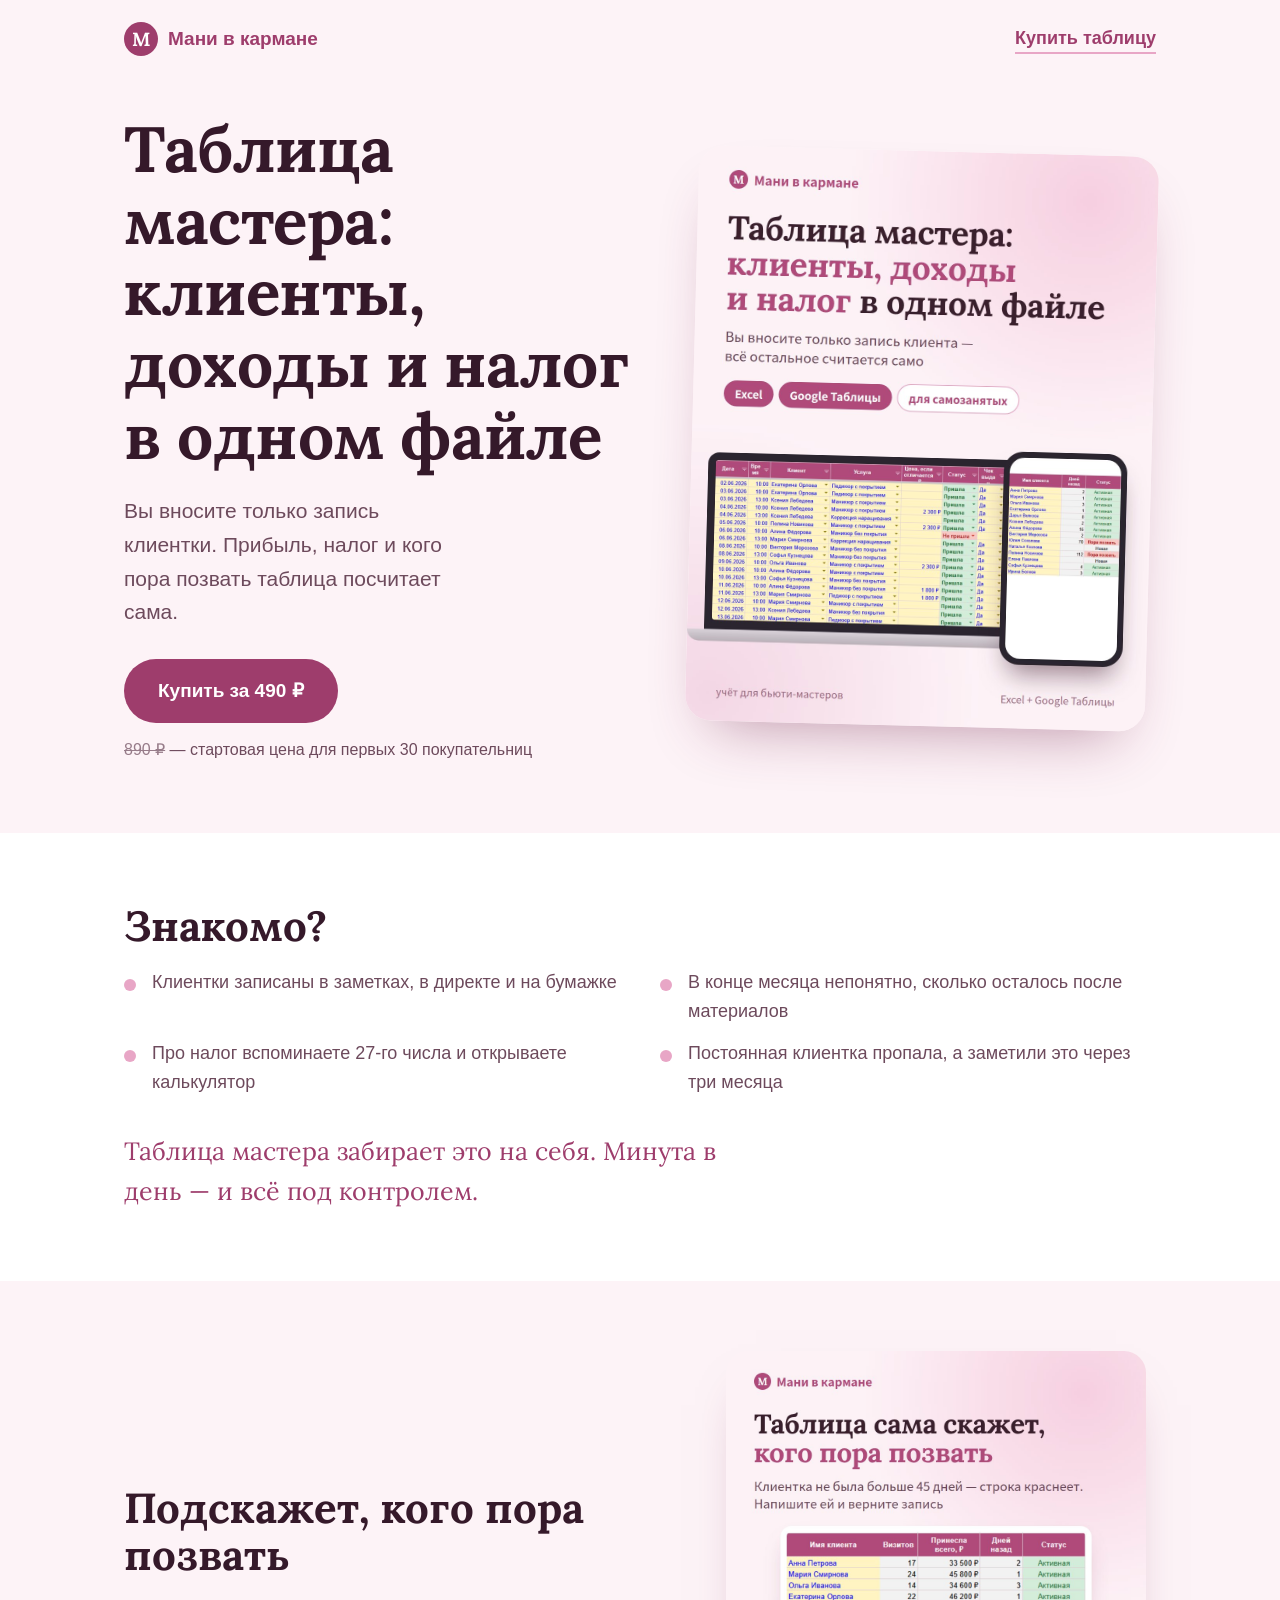
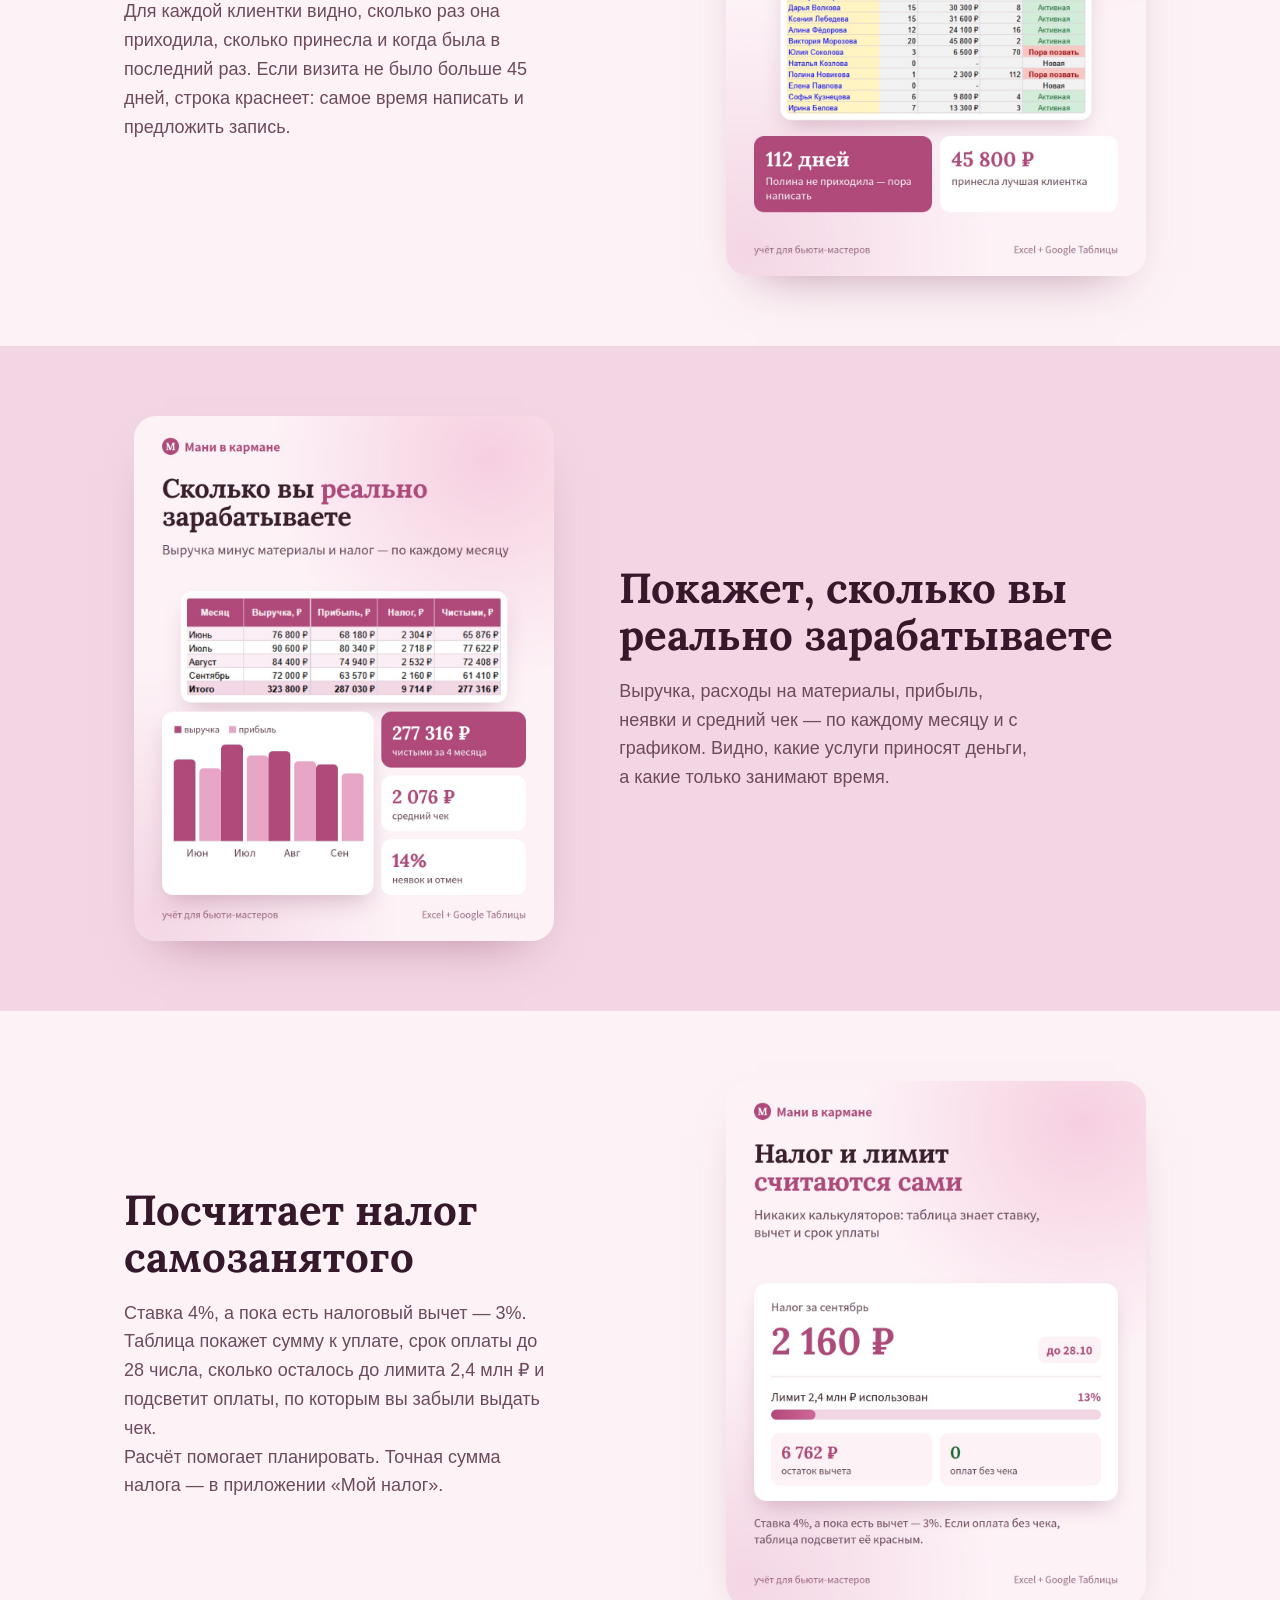
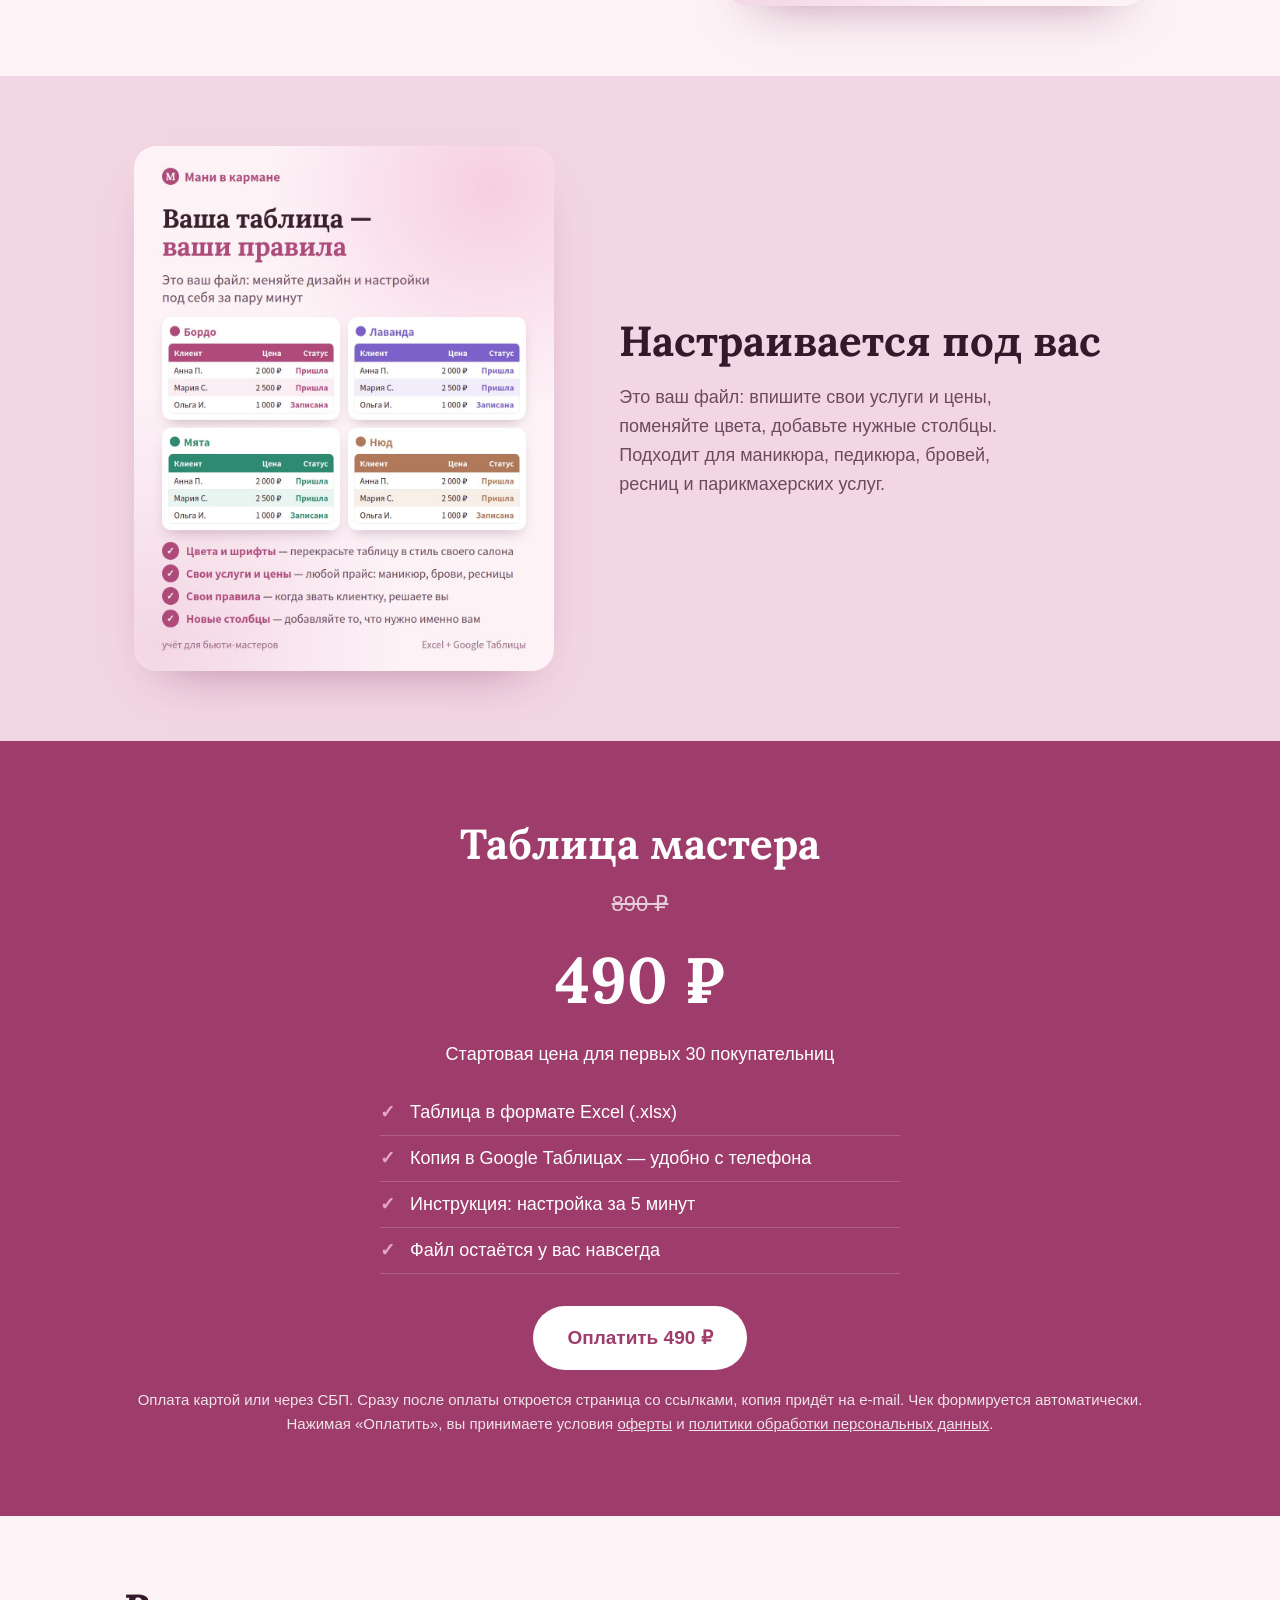
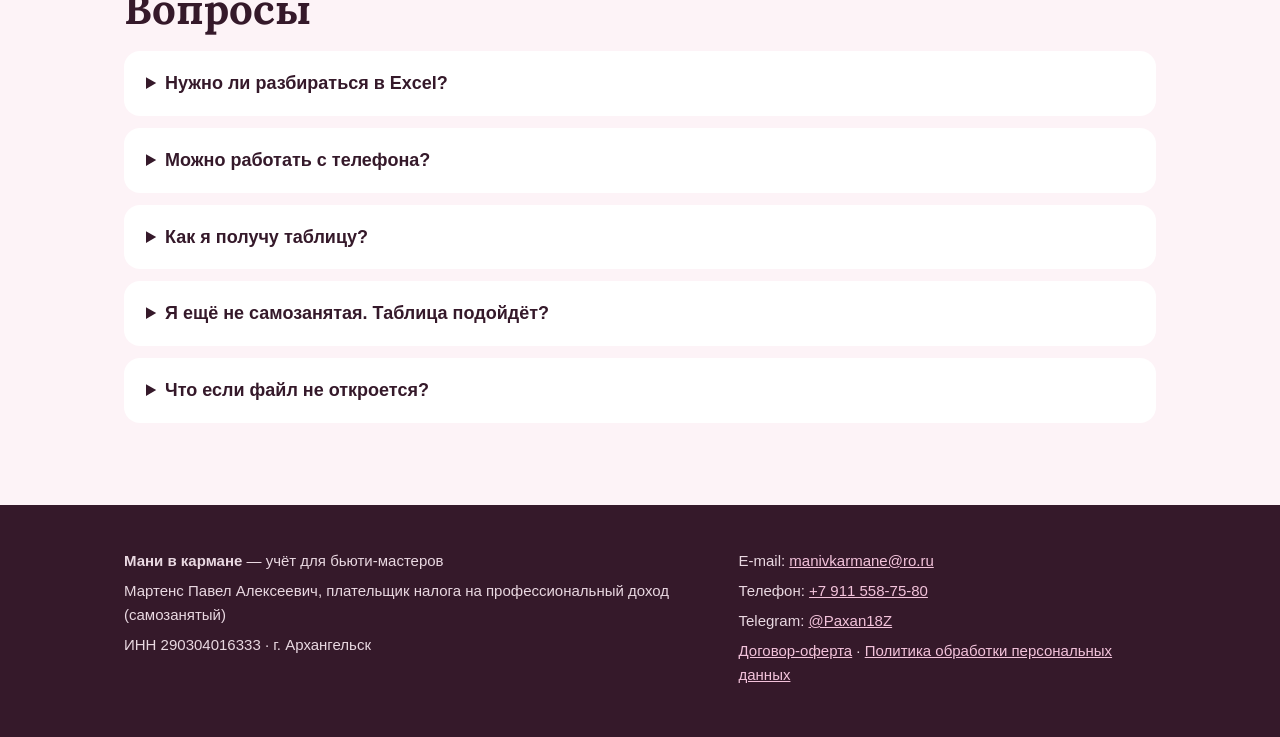
==== index.html @ c9b39fa6 "Add files via upload" ====
<!doctype html><html lang="ru"><head><meta charset="utf-8"><meta name="viewport" content="width=device-width,initial-scale=1">
<title>Таблица мастера — клиенты, доходы и налог | Мани в кармане</title><meta name="description" content="Таблица для бьюти-мастеров: записи клиентов, прибыль по месяцам и налог самозанятого. Excel и Google Таблицы."><link rel="stylesheet" href="style.css">
<link rel="icon" href="data:image/svg+xml,<svg xmlns='http://www.w3.org/2000/svg' viewBox='0 0 64 64'><circle cx='32' cy='32' r='32' fill='%239e3d6c'/><text x='32' y='44' font-size='36' text-anchor='middle' fill='white' font-family='Georgia'>М</text></svg>"></head><body>
<header class="top"><div class="wrap"><a class="logo" href="index.html"><span class="m">М</span>Мани в кармане</a><a class="nav-buy" href="index.html#buy">Купить таблицу</a></div></header>
<main>
<section class="hero"><div class="wrap">
<div>
<h1>Таблица мастера: клиенты, доходы и налог в одном файле</h1>
<p class="lead">Вы вносите только запись клиентки. Прибыль, налог и кого пора позвать таблица посчитает сама.</p>
<a class="btn" href="#buy">Купить за 490 ₽</a>
<p class="price-note"><s>890 ₽</s> — стартовая цена для первых 30 покупательниц</p>
</div>
<img src="img/01.jpg" alt="Таблица мастера на экране ноутбука и телефона" width="1080" height="1350">
</div></section>

<section class="pain"><div class="wrap">
<h2>Знакомо?</h2>
<ul>
<li>Клиентки записаны в заметках, в директе и на бумажке</li>
<li>В конце месяца непонятно, сколько осталось после материалов</li>
<li>Про налог вспоминаете 27-го числа и открываете калькулятор</li>
<li>Постоянная клиентка пропала, а заметили это через три месяца</li>
</ul>
<p class="answer">Таблица мастера забирает это на себя. Минута в день — и всё под контролем.</p>
</div></section>

<section class="feature"><div class="wrap">
<div class="text"><h2>Подскажет, кого пора позвать</h2><p>Для каждой клиентки видно, сколько раз она приходила, сколько принесла и когда была в последний раз. Если визита не было больше 45 дней, строка краснеет: самое время написать и предложить запись.</p></div>
<img src="img/03.jpg" alt="Лист «Клиенты» с подсветкой «Пора позвать»" width="1080" height="1350" >
</div></section>

<section class="feature alt flip"><div class="wrap">
<div class="text"><h2>Покажет, сколько вы реально зарабатываете</h2><p>Выручка, расходы на материалы, прибыль, неявки и средний чек — по каждому месяцу и с графиком. Видно, какие услуги приносят деньги, а какие только занимают время.</p></div>
<img src="img/04.jpg" alt="Сводка по месяцам с графиком выручки и прибыли" width="1080" height="1350" >
</div></section>

<section class="feature"><div class="wrap">
<div class="text"><h2>Посчитает налог самозанятого</h2><p>Ставка 4%, а пока есть налоговый вычет — 3%. Таблица покажет сумму к уплате, срок оплаты до 28 числа, сколько осталось до лимита 2,4 млн ₽ и подсветит оплаты, по которым вы забыли выдать чек.</p><p>Расчёт помогает планировать. Точная сумма налога — в приложении «Мой налог».</p></div>
<img src="img/05.jpg" alt="Расчёт налога и лимита самозанятого" width="1080" height="1350" >
</div></section>

<section class="feature alt flip"><div class="wrap">
<div class="text"><h2>Настраивается под вас</h2><p>Это ваш файл: впишите свои услуги и цены, поменяйте цвета, добавьте нужные столбцы. Подходит для маникюра, педикюра, бровей, ресниц и парикмахерских услуг.</p></div>
<img src="img/06.jpg" alt="Примеры оформления таблицы в разных цветах" width="1080" height="1350" >
</div></section>

<section class="buy" id="buy"><div class="wrap">
<h2>Таблица мастера</h2>
<p class="old"><s>890 ₽</s></p>
<p class="price">490 ₽</p>
<p>Стартовая цена для первых 30 покупательниц</p>
<ul>
<li>Таблица в формате Excel (.xlsx)</li>
<li>Копия в Google Таблицах — удобно с телефона</li>
<li>Инструкция: настройка за 5 минут</li>
<li>Файл остаётся у вас навсегда</li>
</ul>
<a class="btn" href="ROBOKASSA_LINK">Оплатить 490 ₽</a>
<small>Оплата картой или через СБП. Сразу после оплаты откроется страница со ссылками, копия придёт на e-mail. Чек формируется автоматически.<br>
Нажимая «Оплатить», вы принимаете условия <a href="oferta.html">оферты</a> и <a href="privacy.html">политики обработки персональных данных</a>.</small>
</div></section>

<section class="faq"><div class="wrap">
<h2>Вопросы</h2>
<details><summary>Нужно ли разбираться в Excel?</summary><p>Нет. Вы заполняете жёлтые ячейки, клиентки и услуги выбираются из списка. Все формулы уже настроены.</p></details>
<details><summary>Можно работать с телефона?</summary><p>Да, через Google Таблицы: они открываются в браузере и в приложении на телефоне.</p></details>
<details><summary>Как я получу таблицу?</summary><p>Сразу после оплаты откроется страница со ссылками на скачивание Excel и на копию в Google Таблицах. Эти же ссылки придут на e-mail, указанный при оплате.</p></details>
<details><summary>Я ещё не самозанятая. Таблица подойдёт?</summary><p>Да. Учёт клиентов, прибыли и неявок работает для любого мастера. Лист с налогом пригодится, когда оформитесь.</p></details>
<details><summary>Что если файл не откроется?</summary><p>Напишите на e-mail или в Telegram — поможем разобраться. Если проблему не удастся решить, вернём деньги по условиям оферты.</p></details>
</div></section>
</main>
<footer><div class="wrap">
<div>
<p><strong>Мани в кармане</strong> — учёт для бьюти-мастеров</p>
<p>Мартенс Павел Алексеевич, плательщик налога на профессиональный доход (самозанятый)</p>
<p>ИНН 290304016333 · г. Архангельск</p>
</div>
<div>
<p>E-mail: <a href="mailto:manivkarmane@ro.ru">manivkarmane@ro.ru</a></p>
<p>Телефон: <a href="tel:+79115587580">+7 911 558-75-80</a></p>
<p>Telegram: <a href="https://t.me/Paxan18Z">@Paxan18Z</a></p>
<p><a href="oferta.html">Договор-оферта</a> · <a href="privacy.html">Политика обработки персональных данных</a></p>
</div>
</div></footer>

</body></html>
---- style.css ----
@font-face{font-family:"Lora";src:url(fonts/Lora.ttf) format("truetype");font-weight:400 700;font-display:swap}
:root{--wine:#9e3d6c;--wine-d:#7d2c54;--ink:#35192a;--muted:#6d4a5c;--blush:#fdf3f7;--petal:#f3d6e4;--rose:#e8a6c6;--white:#fff;
--sans:"Segoe UI",Roboto,"Helvetica Neue",Arial,sans-serif;--serif:"Lora",Georgia,serif}
*{box-sizing:border-box;margin:0;padding:0}
html{scroll-behavior:smooth}
body{font-family:var(--sans);color:var(--ink);background:var(--blush);font-size:18px;line-height:1.6}
img{max-width:100%;display:block}
a{color:var(--wine)}
a:focus-visible,button:focus-visible{outline:3px solid var(--wine);outline-offset:3px;border-radius:6px}
.wrap{max-width:1080px;margin:0 auto;padding:0 24px}
header.top{padding:22px 0}
header.top .wrap{display:flex;align-items:center;justify-content:space-between}
.logo{display:flex;align-items:center;gap:10px;font-weight:700;color:var(--wine);text-decoration:none;font-size:19px}
.logo span.m{width:34px;height:34px;border-radius:50%;background:var(--wine);color:#fff;display:grid;place-items:center;font-family:var(--serif);font-size:19px}
.nav-buy{font-weight:700;text-decoration:none;color:var(--wine);border-bottom:2px solid var(--rose)}
h1,h2,h3{font-family:var(--serif);line-height:1.12;color:var(--ink)}
h1{font-size:clamp(38px,6vw,64px);letter-spacing:-.5px}
h2{font-size:clamp(30px,4vw,42px);margin-bottom:18px}
.hero{padding:36px 0 70px}
.hero .wrap{display:grid;grid-template-columns:1.05fr .95fr;gap:48px;align-items:center}
.hero p.lead{font-size:21px;color:var(--muted);margin:22px 0 30px;max-width:30ch}
.btn{display:inline-block;background:var(--wine);color:#fff;text-decoration:none;font-weight:700;font-size:19px;padding:17px 34px;border-radius:40px;transition:background .15s}
.btn:hover{background:var(--wine-d)}
.price-note{margin-top:14px;color:var(--muted);font-size:16px}
.price-note s{opacity:.7}
.hero img{border-radius:26px;box-shadow:0 30px 60px -28px rgba(110,30,70,.45);transform:rotate(1.5deg)}
.pain{background:var(--white);padding:70px 0}
.pain ul{list-style:none;display:grid;grid-template-columns:1fr 1fr;gap:14px 40px;margin-top:10px}
.pain li{padding-left:28px;position:relative;color:var(--muted)}
.pain li::before{content:"";position:absolute;left:0;top:.6em;width:12px;height:12px;border-radius:50%;background:var(--rose)}
.pain .answer{margin-top:34px;font-family:var(--serif);font-size:25px;color:var(--wine);max-width:38ch}
.feature{padding:70px 0}
.feature .wrap{display:grid;grid-template-columns:1fr 1fr;gap:56px;align-items:center}
.feature.flip .text{order:2}
.feature img{border-radius:22px;box-shadow:0 24px 50px -30px rgba(110,30,70,.5)}
.feature p{color:var(--muted);max-width:42ch}
.feature.alt{background:var(--petal)}
.buy{padding:80px 0;background:var(--wine);color:#fff;text-align:center}
.buy h2{color:#fff}
.buy .price{font-family:var(--serif);font-size:64px;font-weight:700;margin:8px 0}
.buy .old{font-size:22px;opacity:.75}
.buy ul{list-style:none;margin:22px auto 32px;max-width:520px;text-align:left}
.buy li{padding:8px 0 8px 30px;position:relative;border-bottom:1px solid rgba(255,255,255,.18)}
.buy li::before{content:"✓";position:absolute;left:0;font-weight:700;color:var(--rose)}
.buy .btn{background:#fff;color:var(--wine)}
.buy .btn:hover{background:var(--petal)}
.buy small{display:block;margin-top:18px;opacity:.85;font-size:15px}
.buy small a{color:#fff}
.faq{padding:70px 0}
.faq details{background:#fff;border-radius:16px;padding:18px 22px;margin-bottom:12px}
.faq summary{cursor:pointer;font-weight:700}
.faq details p{margin-top:10px;color:var(--muted)}
footer{background:var(--ink);color:#e9d8e1;padding:44px 0;font-size:15px}
footer .wrap{display:grid;grid-template-columns:1.4fr 1fr;gap:30px}
footer a{color:#f3c3db}
footer p{margin-bottom:6px}
.doc{background:#fff;max-width:820px;margin:0 auto 60px;padding:48px 52px;border-radius:24px;font-size:16px}
.doc h1{font-size:36px;margin-bottom:6px}
.doc h2{font-size:22px;margin:28px 0 10px}
.doc p,.doc li{margin-bottom:8px;color:#3d2533}
.doc ol,.doc ul{padding-left:22px}
.doc .date{color:var(--muted);margin-bottom:22px}
@media (max-width:820px){
 .hero .wrap,.feature .wrap,footer .wrap{grid-template-columns:1fr}
 .feature.flip .text{order:0}
 .pain ul{grid-template-columns:1fr}
 .hero img{transform:none}
 .doc{padding:28px 22px;border-radius:0}
}
@media (prefers-reduced-motion:reduce){html{scroll-behavior:auto}.btn{transition:none}}
.hero img{max-width:460px;justify-self:center}
.feature img{max-width:420px;justify-self:center;width:100%}
.feature .wrap{grid-template-columns:1.1fr .9fr}
.feature.flip .wrap{grid-template-columns:.9fr 1.1fr}
@media (max-width:820px){.feature .wrap,.feature.flip .wrap{grid-template-columns:1fr}}
img{height:auto}
.hero .wrap>*,.feature .wrap>*{min-width:0}
@media (max-width:820px){.hero img,.feature img{max-width:100%}.nav-buy{font-size:15px}.logo{font-size:16px}h1{font-size:34px}}
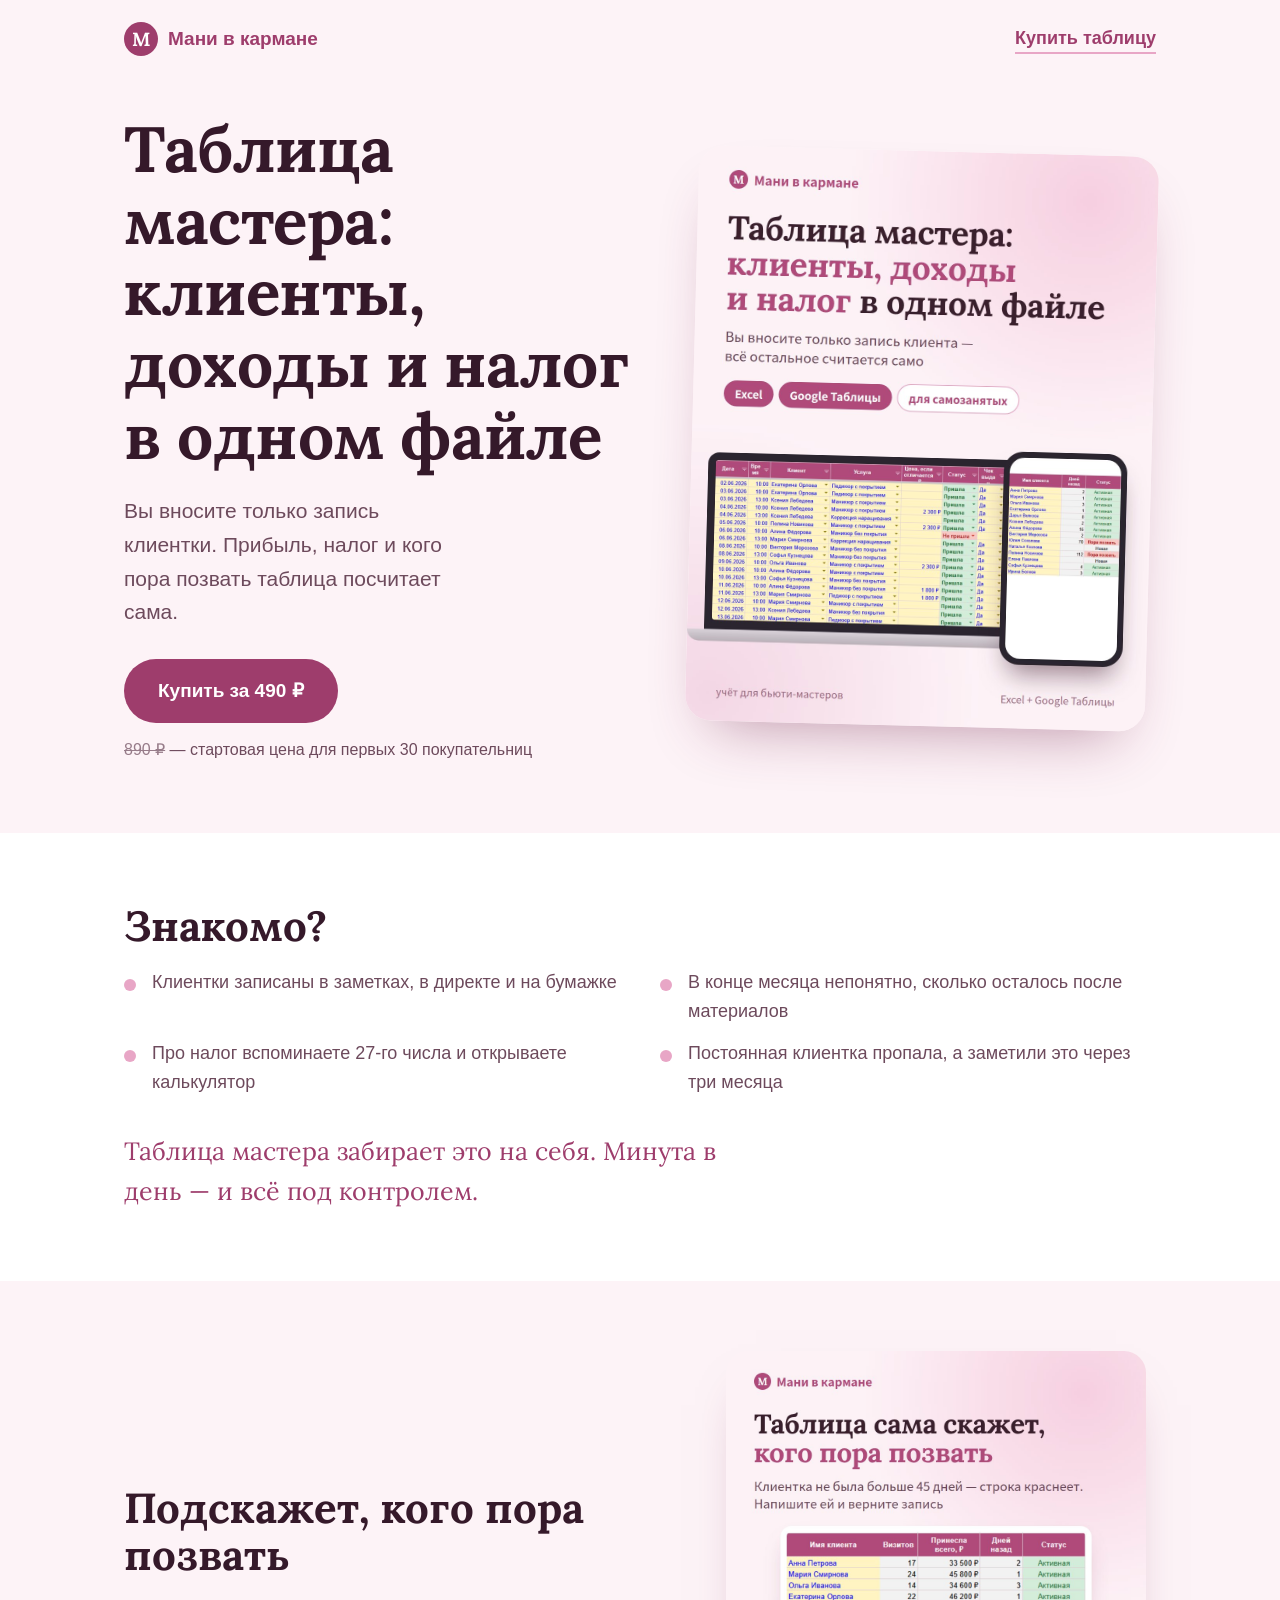
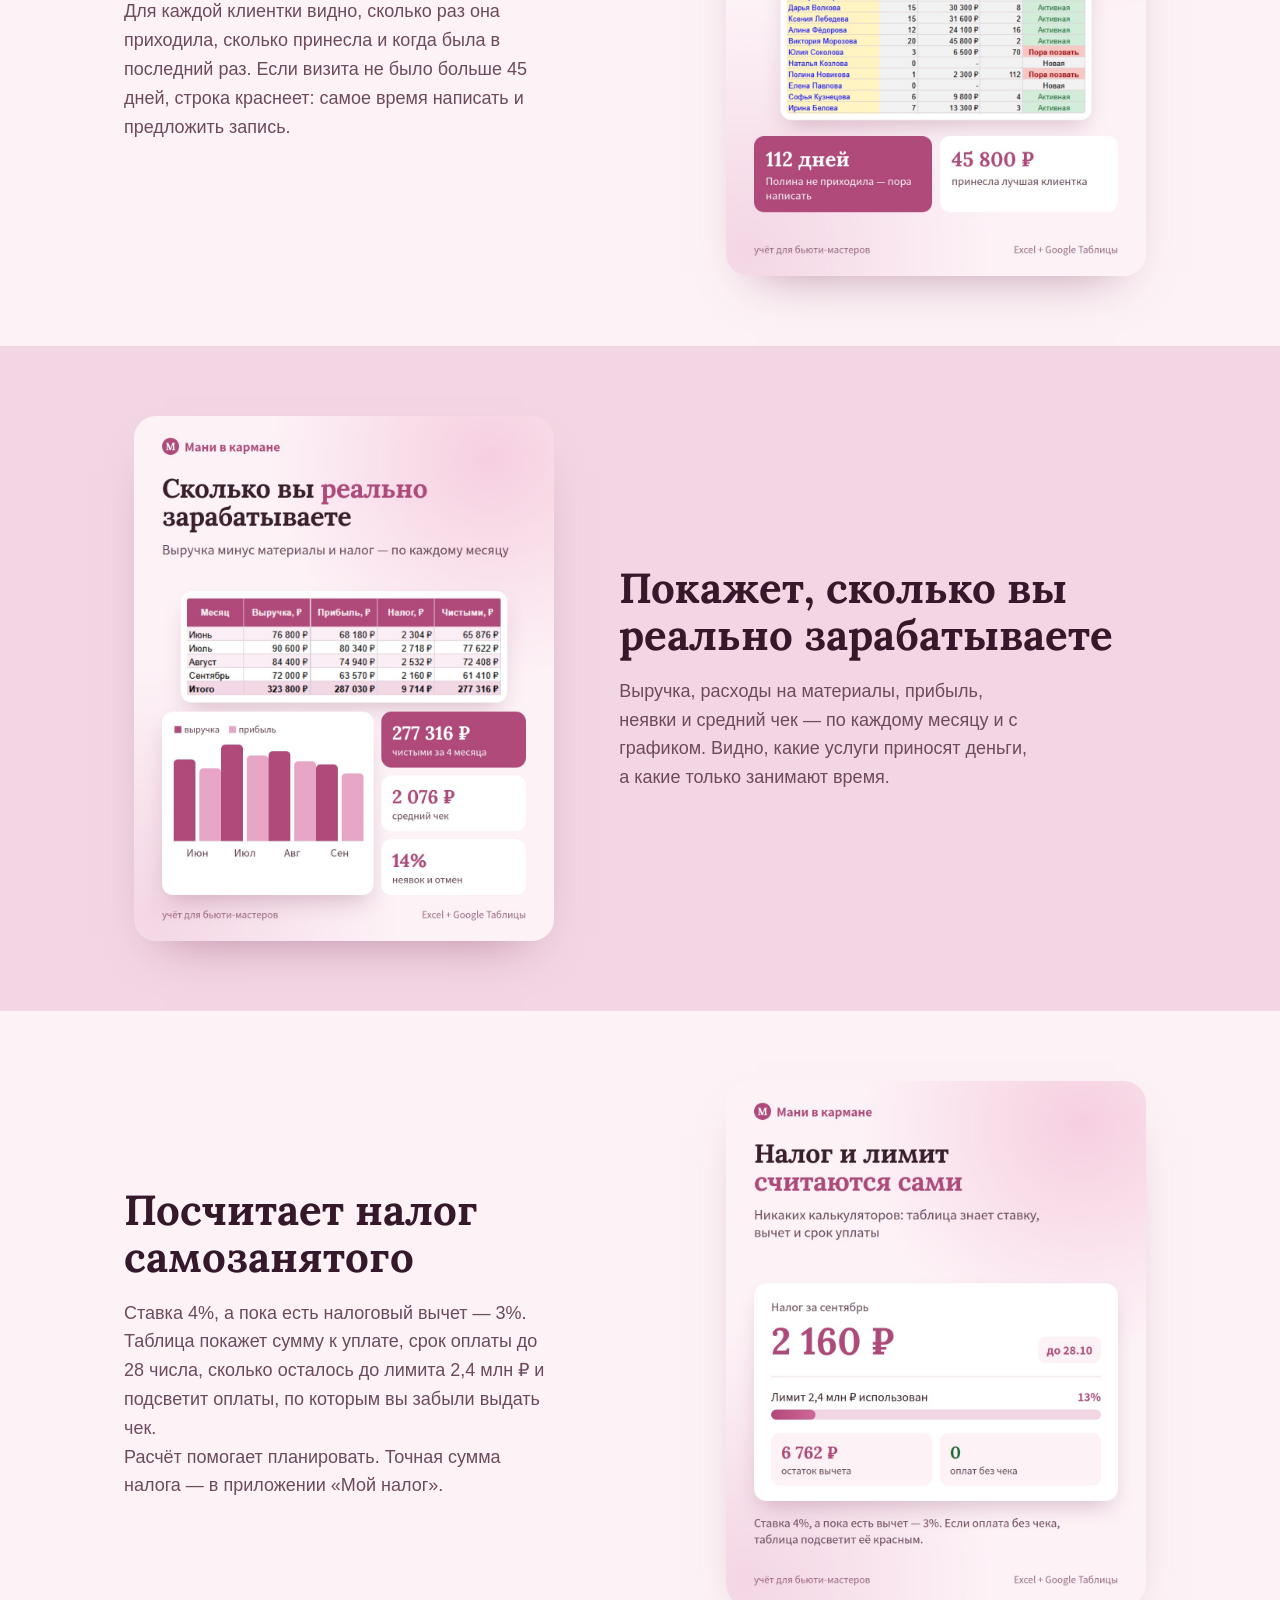
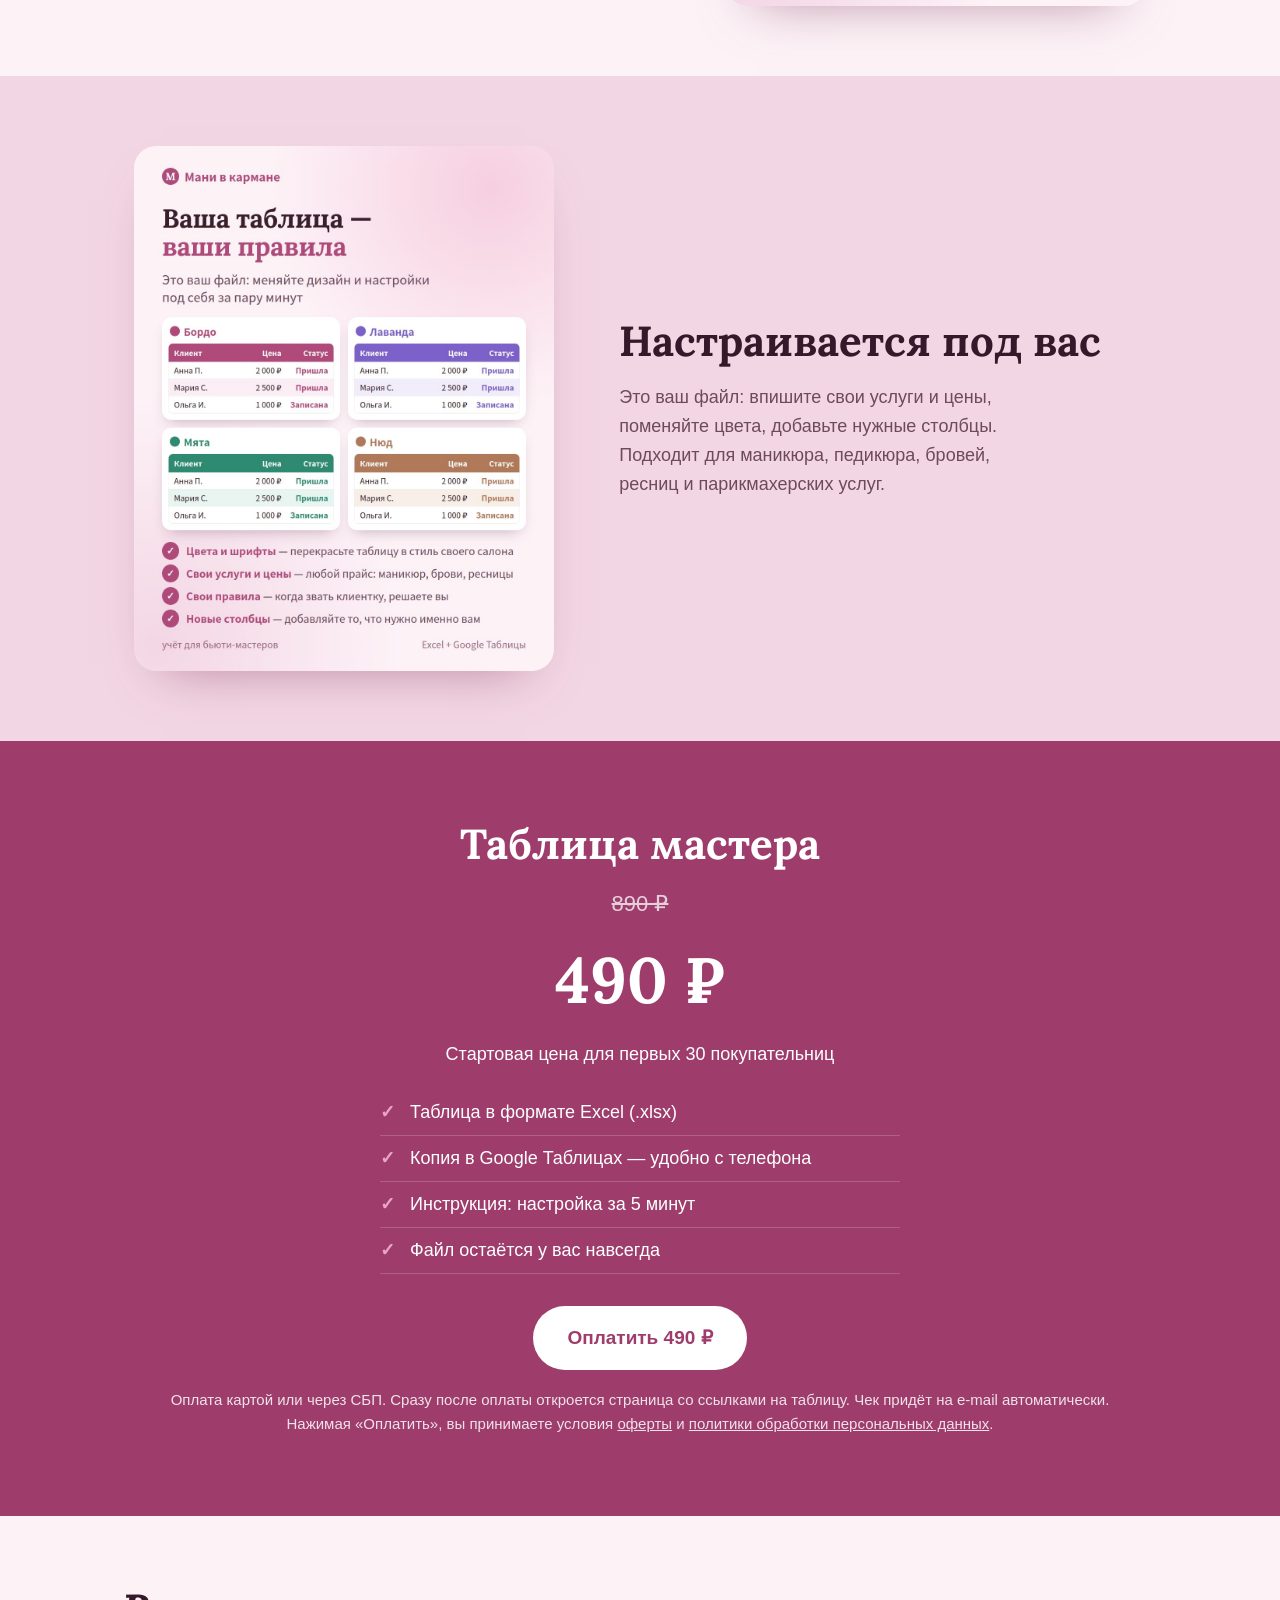
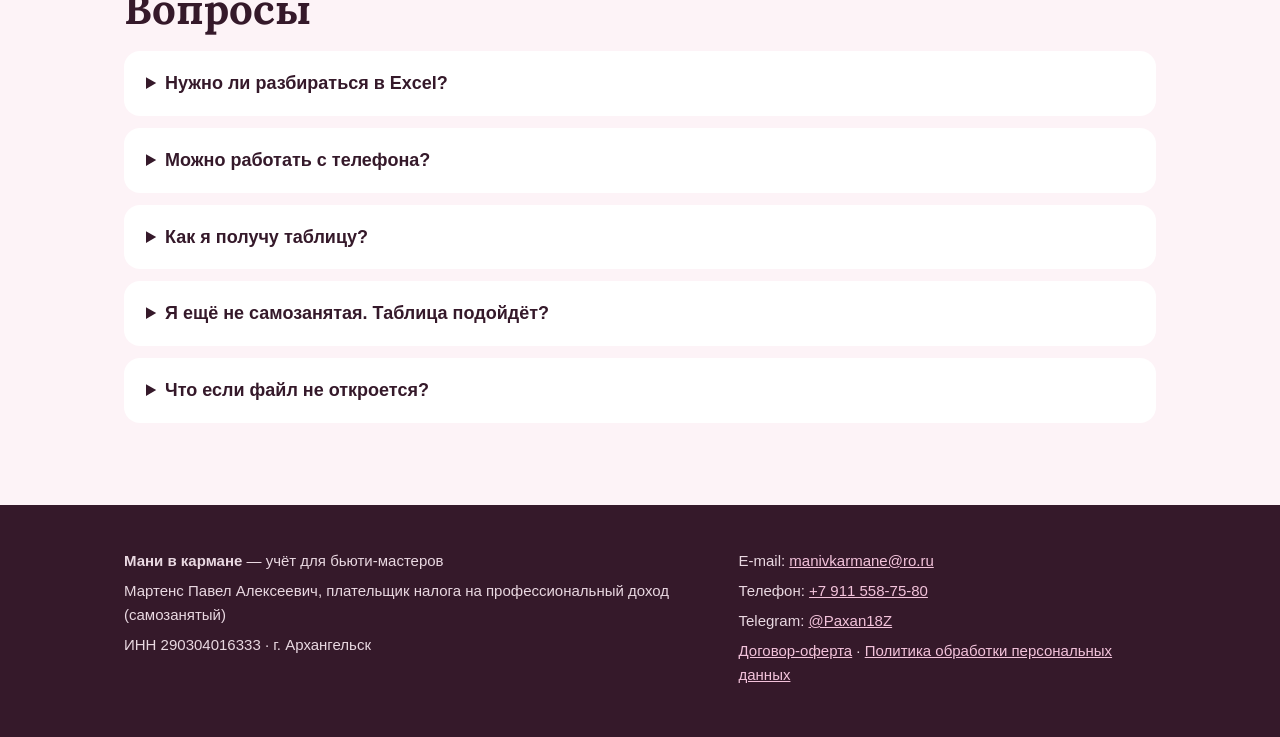
==== commit 10a0e9db: "Add files via upload" ====
--- a/index.html
+++ b/index.html
@@ -56,7 +56,7 @@
 <li>Файл остаётся у вас навсегда</li>
 </ul>
 <a class="btn" href="ROBOKASSA_LINK">Оплатить 490 ₽</a>
-<small>Оплата картой или через СБП. Сразу после оплаты откроется страница со ссылками, копия придёт на e-mail. Чек формируется автоматически.<br>
+<small>Оплата картой или через СБП. Сразу после оплаты откроется страница со ссылками на таблицу. Чек придёт на e-mail автоматически.<br>
 Нажимая «Оплатить», вы принимаете условия <a href="oferta.html">оферты</a> и <a href="privacy.html">политики обработки персональных данных</a>.</small>
 </div></section>
 
@@ -64,7 +64,7 @@
 <h2>Вопросы</h2>
 <details><summary>Нужно ли разбираться в Excel?</summary><p>Нет. Вы заполняете жёлтые ячейки, клиентки и услуги выбираются из списка. Все формулы уже настроены.</p></details>
 <details><summary>Можно работать с телефона?</summary><p>Да, через Google Таблицы: они открываются в браузере и в приложении на телефоне.</p></details>
-<details><summary>Как я получу таблицу?</summary><p>Сразу после оплаты откроется страница со ссылками на скачивание Excel и на копию в Google Таблицах. Эти же ссылки придут на e-mail, указанный при оплате.</p></details>
+<details><summary>Как я получу таблицу?</summary><p>Сразу после оплаты откроется страница со ссылками на скачивание Excel и на копию в Google Таблицах. Сохраните её в закладки. Если потеряете ссылки — напишите нам, пришлём повторно.</p></details>
 <details><summary>Я ещё не самозанятая. Таблица подойдёт?</summary><p>Да. Учёт клиентов, прибыли и неявок работает для любого мастера. Лист с налогом пригодится, когда оформитесь.</p></details>
 <details><summary>Что если файл не откроется?</summary><p>Напишите на e-mail или в Telegram — поможем разобраться. Если проблему не удастся решить, вернём деньги по условиям оферты.</p></details>
 </div></section>
--- a/style.css
+++ b/style.css
@@ -76,3 +76,6 @@
 img{height:auto}
 .hero .wrap>*,.feature .wrap>*{min-width:0}
 @media (max-width:820px){.hero img,.feature img{max-width:100%}.nav-buy{font-size:15px}.logo{font-size:16px}h1{font-size:34px}}
+.thanks .btn{margin:6px 0 4px}
+.btn-light{background:var(--petal);color:var(--wine)}
+.btn-light:hover{background:var(--rose);color:#fff}
